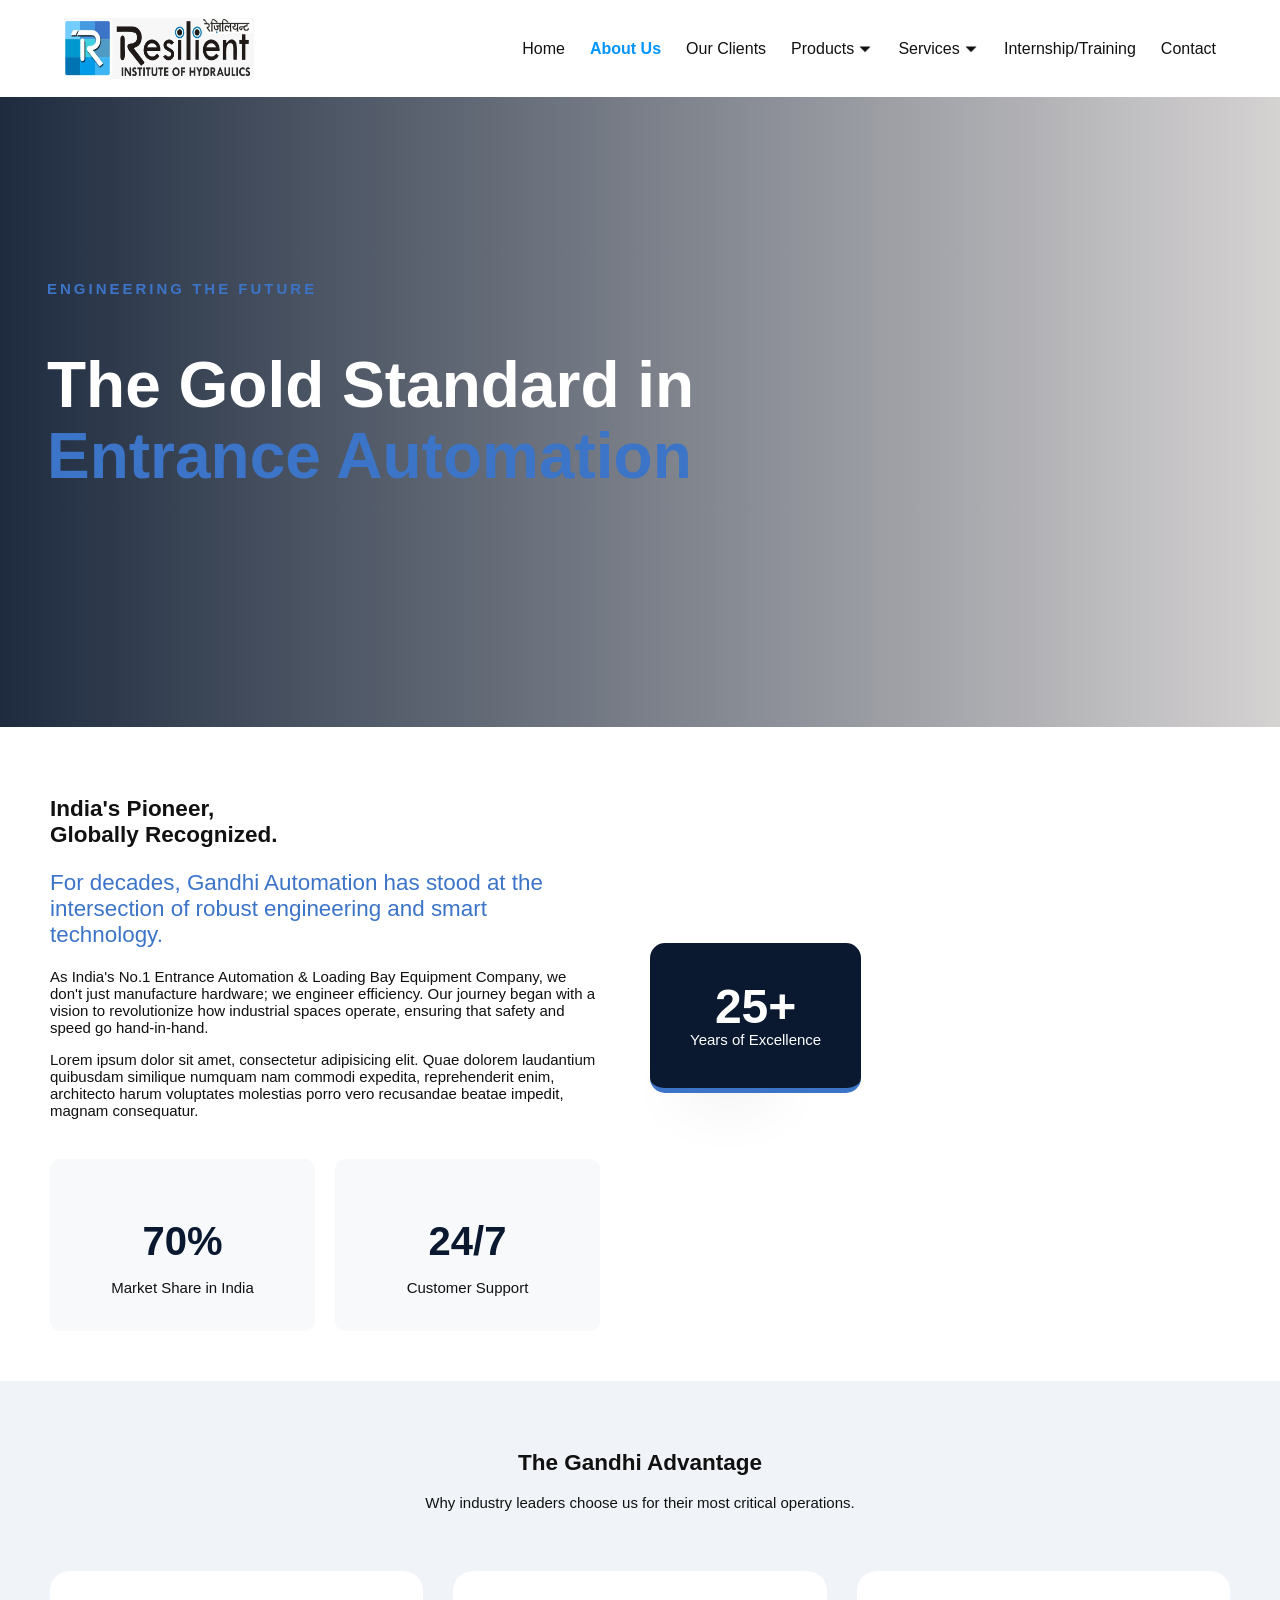
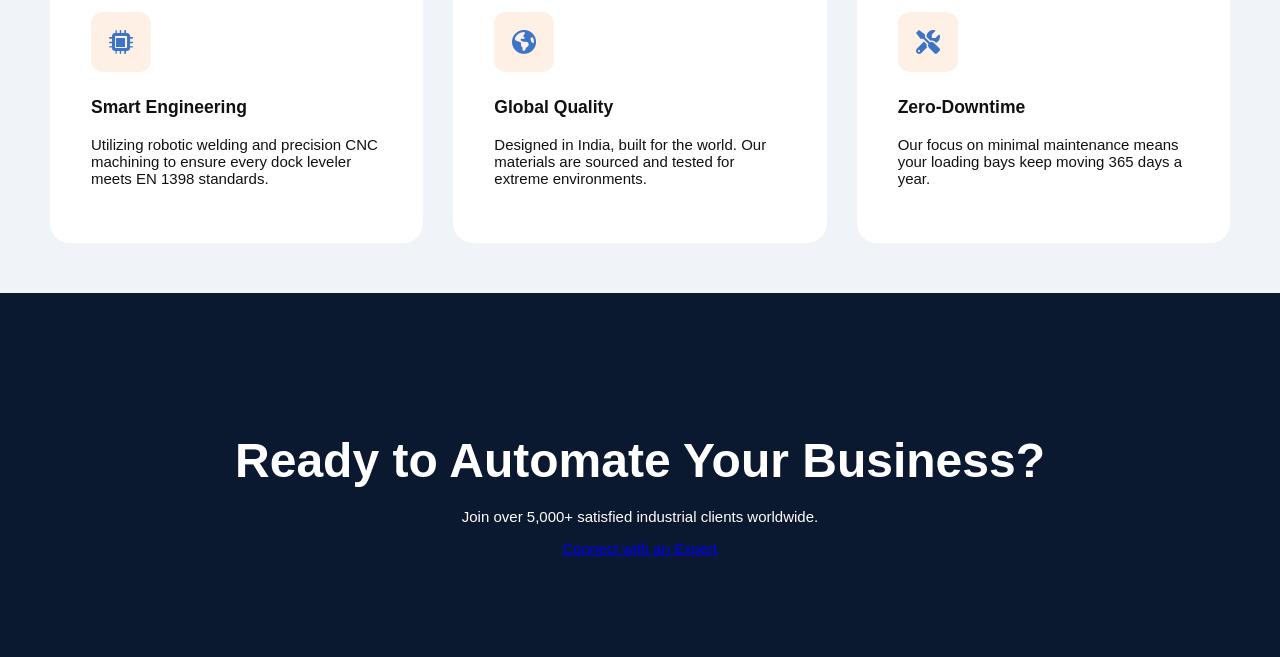
==== about-us.html @ 32582332 "first commit" ====
<!DOCTYPE html>
<html lang="en">
<head>
    <meta charset="UTF-8">
    <meta name="viewport" content="width=device-width, initial-scale=1.0">
    <title>About Us | Gandhi Automation</title>
    <link rel="stylesheet" href="about-style.css">
    <link href="https://cdnjs.cloudflare.com/ajax/libs/font-awesome/6.0.0/css/all.min.css" rel="stylesheet">
</head>
<body>

        <!-- header start -->
    <style>

/* HEADER TOP */
.header-top {
    display: flex;
    justify-content: space-between;
    padding: 0 20px;
    background: linear-gradient(90deg, #0046c2, #0094ff);
    align-items: center;
}


.header-translate {
    position: absolute;
    right: 0;
    top: 0;
}

/* NAVBAR */
.navbar {
    display: flex;
    align-items: center;
    justify-content: space-between;
    flex-wrap: wrap;
    background: #fff;
    padding: 18px 5%;
    position: relative;
    max-width: 100%;
    margin: 0 auto;
    z-index: 20;
}

/* LOGO */
.navbar-logo {
    display: flex;
    align-items: center;
    gap: 25px;
}

.navbar-logo img {
   height: 61px;
    width: 190px;
    transition: 0.3s;
}

.navbar-logo img:hover {
    transform: scale(1.08);
}

/* MENU */
.nav-menu {
    list-style: none;
    display: flex;
    gap: 25px;
}

.nav-item a {
    text-decoration: none;
    color: #111;
    font-size: 16px;
    position: relative;
}

/* underline effect */
.nav-item a::after {
    content: '';
    position: absolute;
    bottom: -5px;
    left: 0;
    width: 0;
    height: 2px;
    background: #007bff;
    transition: 0.3s;
}

.nav-item a:hover::after {
    width: 65%;
}

/* ACTIVE */
.active {
    font-weight: 600;
}

/* HAMBURGER */
.menu-toggle {
    display: none;
    font-size: 26px;
    cursor: pointer;
    background: none;
    border: none;
}

/* DROPDOWN */
.has-dropdown {
    position: relative;
}

.dropdown {
    display: none;
    position: absolute;
    top: 110%;
    background: #fff;
    min-width: 200px;
    box-shadow: 0 5px 15px rgba(0,0,0,0.15);
}

.dropdown li a {
    display: block;
    padding: 10px;
}

/* DESKTOP HOVER */
@media (min-width: 900px) {
    .has-dropdown:hover .dropdown {
        display: block;
    }
}

/* MOBILE */
@media (max-width: 999px) {

    .menu-toggle {
        display: block;
    }

    .nav-menu {
        position: fixed;
        left: -100%;
        top: 0;
        width: 80%;
        height: 100vh;
        background: #fff;
        flex-direction: column;
        padding: 60px 20px;
        transition: 0.3s;
    }

    .nav-menu.menu-open {
        left: 0;
    }

    .nav-item {
        margin: 10px 0;
    }

    .dropdown {
        position: relative;
        display: none;
        box-shadow: none;
    }

    .has-dropdown.open .dropdown {
        display: block;
    }
}

/* BACKDROP */
.backdrop {
    position: fixed;
    inset: 0;
    background: rgba(0,0,0,0.4);
    display: none;
}

.backdrop.show {
    display: block;
}

.no-scroll {
    overflow: hidden;
}

</style>


<div class="main-wrapper">

<!-- HEADER -->
<div class="header-top">
</div>

<!-- NAVBAR -->
<nav class="navbar">

    <div class="navbar-logo">
        <img src="hydraulic-logo.jpeg">
    </div>

    <button class="menu-toggle" id="menuBtn">☰</button>

    <ul class="nav-menu" id="navMenu">

        <li class="nav-item"><a href="index.html">Home</a></li>

        <li class="nav-item"><a href="about-us.html" class="active" style="color: #0094ff;">About Us</a></li>

        <li class="nav-item"><a href="our-clients.html">Our Clients</a></li>

          <li class="nav-item has-dropdown">
            <a href="products.html">Products</a>
            <span class="dropdown-arrow">⏷</span>

            <ul class="dropdown">
                <li><a href="#">Products1</a></li>
                <li><a href="#">Products2</a></li>
                 <li><a href="#">Products3</a></li>
                <li><a href="#">Products4</a></li>
            </ul>
        </li>

        <li class="nav-item has-dropdown">
            <a href="services.html">Services</a>
            <span class="dropdown-arrow">⏷</span>

            <ul class="dropdown">
                <li><a href="#">Services1</a></li>
                <li><a href="#">Services2</a></li>
                 <li><a href="#">Services3</a></li>
                <li><a href="#">Services4</a></li>
            </ul>
        </li>

           <li class="nav-item"><a href="internship-training.html">Internship/Training</a></li>

        <li class="nav-item"><a href="contact-us.html">Contact</a></li>

    </ul>

</nav>

<div class="backdrop" id="backdrop"></div>

<script>

const menuBtn = document.getElementById("menuBtn");
const navMenu = document.getElementById("navMenu");
const backdrop = document.getElementById("backdrop");

menuBtn.addEventListener("click", () => {
    navMenu.classList.toggle("menu-open");
    backdrop.classList.toggle("show");
    document.body.classList.toggle("no-scroll");
});

backdrop.addEventListener("click", () => {
    navMenu.classList.remove("menu-open");
    backdrop.classList.remove("show");
    document.body.classList.remove("no-scroll");
});

/* DROPDOWN */
document.querySelectorAll(".dropdown-toggle").forEach(btn => {
    btn.addEventListener("click", function () {
        this.parentElement.classList.toggle("open");
    });
});

</script>

</div>

  <!-- header end -->


    <style>
        :root {
    --primary: #ff6b00;
    --dark-blue: #0a192f;
    --text-main: #333;
    --text-light: #f8f9fa;
    --transition: all 0.4s cubic-bezier(0.165, 0.84, 0.44, 1);
}

body {
    background: rgb(213, 210, 210);
    margin: 0;
    font-size: 15px;
    font-family:  sans-serif;
    color: #111;
    overflow-x: hidden;
}

/* Hero Section with Parallax Feel */
.about-hero {
    height: 70vh;
    background: url('https://images.unsplash.com/photo-1504307651254-35680f356dfd?auto=format&fit=crop&q=80') center/cover fixed;
    position: relative;
    display: flex;
    align-items: center;
    color: white;
}

.hero-overlay {
    position: absolute;
    top: 0; left: 0; width: 100%; height: 100%;
    background: linear-gradient(to right, rgba(10, 25, 47, 0.9), transparent);
}

.about-hero .container {
     position: relative;
      z-index: 2; 
      margin-left: 47px;
    }

.eyebrow {
    color: #3c74c7;
    text-transform: uppercase;
    letter-spacing: 3px;
    font-weight: 700;
    display: block;
    margin-bottom: 15px;
}

.about-hero h1 { font-size: 4rem; line-height: 1.1; }
.highlight { color: #3c74c7; }

/* Story Section */
@media (max-width="565px"){
    .story-section {
        padding: 10px;
    }
}
.story-section { padding: 120px 0; background: #fff; }

.lead {
    font-size: 1.4rem;
    font-weight: 500;
    color: #3c74c7;
    margin-bottom: 20px;
}

.story-visual { position: relative; }

.main-img {
    width: 100%;
    border-radius: 20px;
    box-shadow: 0 30px 60px rgba(0,0,0,0.15);
}

.experience-badge {
    position: absolute;
    bottom: -30px;
    left: -30px;
    background: var(--dark-blue);
    color: white;
    padding: 40px;
    border-radius: 15px;
    text-align: center;
    border-bottom: 5px solid #3c74c7;
}

.experience-badge .years {
    display: block;
    font-size: 3rem;
    font-weight: 800;
    line-height: 1;
}

/* Pillar Cards */
.pillars { padding: 100px 0; background: #f0f4f8; }

.section-header { text-align: center; margin-bottom: 60px; }

.pillar-card {
    background: white;
    padding: 40px;
    border-radius: 20px;
    transition: var(--transition);
    border: 1px solid transparent;
}

.pillar-card:hover {
    transform: translateY(-15px);
    border-color: #3c74c7;
    box-shadow: 0 20px 40px rgba(0,0,0,0.05);
}

.icon-box {
    width: 60px;
    height: 60px;
    background: rgba(255, 107, 0, 0.1);
    color: #3c74c7;
    display: flex;
    align-items: center;
    justify-content: center;
    font-size: 1.5rem;
    border-radius: 12px;
    margin-bottom: 25px;
}

/* Stats */
.stats-grid {
    display: grid;
    grid-template-columns: 1fr 1fr;
    gap: 20px;
    margin-top: 40px;
}

.stat-card {
    background: #f8f9fa;
    text-align: center;
    padding: 20px 0px;
    border-radius: 10px;
}

.stat-card h3 { font-size: 2.5rem; color: var(--dark-blue); margin-bottom: 5px; }

/* Final CTA */
.final-cta {
    background: var(--dark-blue);
    color: white;
    text-align: center;
    padding: 100px 0;
}

.final-cta h2 { font-size: 3rem; margin-bottom: 20px; }

/* Responsive Utility */
.grid-2 { display: grid; grid-template-columns: 1fr 1fr; gap: 80px; align-items: center; }
.grid-3 { display: grid; grid-template-columns: repeat(3, 1fr); gap: 30px; }

@media (max-width: 992px) {
    .grid-2, .grid-3 { grid-template-columns: 1fr; }
    .about-hero h1 { font-size: 2.5rem; }
    .experience-badge { position: static; margin-top: 20px; }
}
    </style>

    <section class="about-hero">
        <div class="hero-overlay"></div>
        <div class="container">
            <span class="eyebrow">Engineering the Future</span>
            <h1>The Gold Standard in <br><span class="highlight">Entrance Automation</span></h1>
        </div>
    </section>

    <section class="story-section" style="padding: 50px;">
        <div class="container grid-2">
            <div class="story-content">
                <h2>India's Pioneer, <br>Globally Recognized.</h2>
                <p class="lead">For decades, Gandhi Automation has stood at the intersection of robust engineering and smart technology.</p>
                <p>As India's No.1 Entrance Automation & Loading Bay Equipment Company, we don't just manufacture hardware; we engineer efficiency. Our journey began with a vision to revolutionize how industrial spaces operate, ensuring that safety and speed go hand-in-hand.</p>
                <p>Lorem ipsum dolor sit amet, consectetur adipisicing elit. Quae dolorem laudantium quibusdam similique numquam nam commodi expedita, reprehenderit enim, 
                    architecto harum voluptates molestias porro vero recusandae beatae impedit, magnam consequatur.</p>
                <div class="stats-grid">
                    <div class="stat-card">
                        <h3>70%</h3>
                        <p>Market Share in India</p>
                    </div>
                    <div class="stat-card">
                        <h3>24/7</h3>
                        <p>Customer Support</p>
                    </div>
                </div>
            </div>
            <div class="story-visual">
                <div class="experience-badge">
                    <span class="years">25+</span>
                    <span class="label">Years of Excellence</span>
                </div>
                <img src="https://images.unsplash.com/photo-1581091226825-a6a2a5aee158?auto=format&fit=crop&q=80" alt="Engineering" class="main-img">
            </div>
        </div>
    </section>

    <section class="pillars" style="padding: 50px;">
        <div class="container">
            <div class="section-header">
                <h2>The Gandhi Advantage</h2>
                <p>Why industry leaders choose us for their most critical operations.</p>
            </div>
            <div class="grid-3">
                <div class="pillar-card">
                    <div class="icon-box"><i class="fas fa-microchip"></i></div>
                    <h3>Smart Engineering</h3>
                    <p>Utilizing robotic welding and precision CNC machining to ensure every dock leveler meets EN 1398 standards.</p>
                </div>
                <div class="pillar-card">
                    <div class="icon-box"><i class="fas fa-globe-americas"></i></div>
                    <h3>Global Quality</h3>
                    <p>Designed in India, built for the world. Our materials are sourced and tested for extreme environments.</p>
                </div>
                <div class="pillar-card">
                    <div class="icon-box"><i class="fas fa-tools"></i></div>
                    <h3>Zero-Downtime</h3>
                    <p>Our focus on minimal maintenance means your loading bays keep moving 365 days a year.</p>
                </div>
            </div>
        </div>
    </section>

    <section class="final-cta">
        <div class="container">
            <h2>Ready to Automate Your Business?</h2>
            <p>Join over 5,000+ satisfied industrial clients worldwide.</p>
            <a href="#" class="btn-primary">Connect with an Expert</a>
        </div>
    </section>

    
</body>
</html>
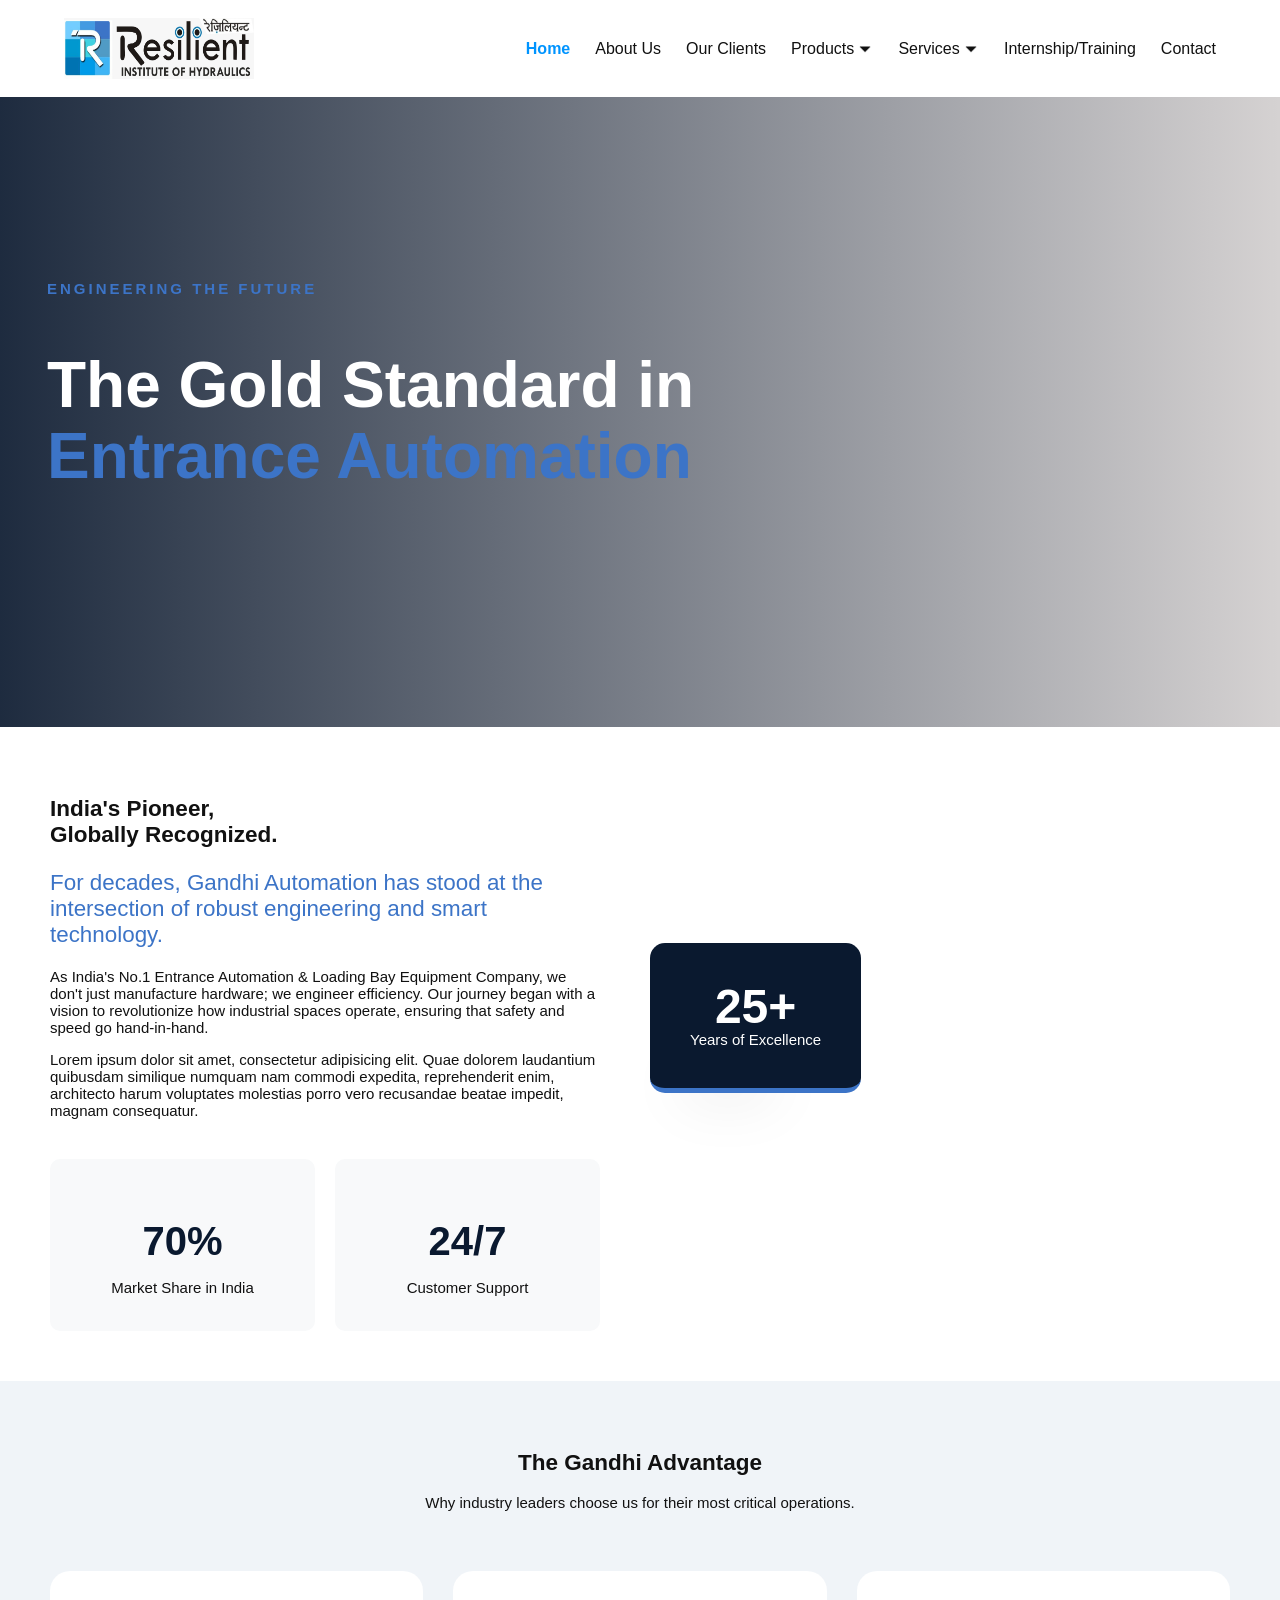
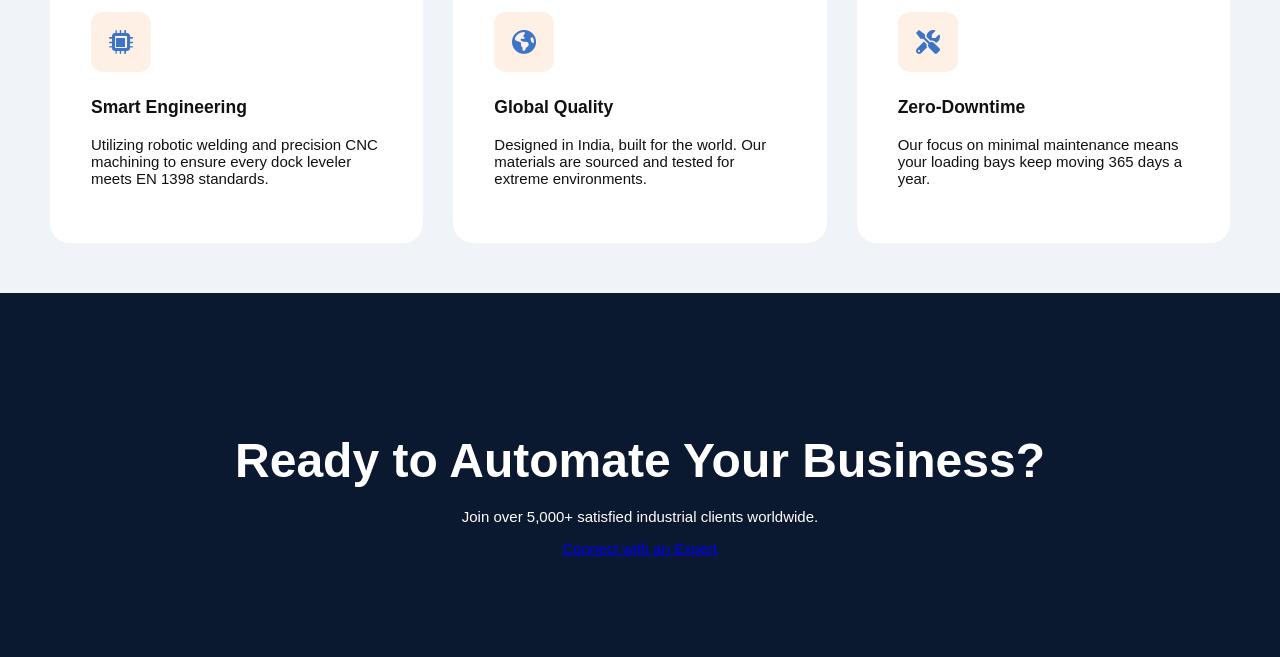
==== commit 11f7f976: "first commit" ====
--- a/about-us.html
+++ b/about-us.html
@@ -9,6 +9,18 @@
 </head>
 <body>
 
+  <style>
+        body{
+            background: whitesmoke;
+            font-family: sans-serif;
+            font-size: 15px;
+            margin: 0px;
+            padding: 0px;
+        }
+    </style>
+   
+
+   
         <!-- header start -->
     <style>
 
@@ -111,7 +123,7 @@
 .dropdown {
     display: none;
     position: absolute;
-    top: 110%;
+   
     background: #fff;
     min-width: 200px;
     box-shadow: 0 5px 15px rgba(0,0,0,0.15);
@@ -203,18 +215,20 @@
 
     <ul class="nav-menu" id="navMenu">
 
-        <li class="nav-item"><a href="index.html">Home</a></li>
-
-        <li class="nav-item"><a href="about-us.html" class="active" style="color: #0094ff;">About Us</a></li>
+        <li class="nav-item"><a href="index.html"class="active" style="color: #0094ff;">Home</a></li>
+
+        <li class="nav-item"><a href="about-us.html">About Us</a></li>
 
         <li class="nav-item"><a href="our-clients.html">Our Clients</a></li>
 
-          <li class="nav-item has-dropdown">
+
+    <li class="nav-item has-dropdown">
             <a href="products.html">Products</a>
             <span class="dropdown-arrow">⏷</span>
 
+         
             <ul class="dropdown">
-                <li><a href="#">Products1</a></li>
+                <li><a href="products1.html">Products1</a></li>
                 <li><a href="#">Products2</a></li>
                  <li><a href="#">Products3</a></li>
                 <li><a href="#">Products4</a></li>
@@ -244,11 +258,11 @@
 <div class="backdrop" id="backdrop"></div>
 
 <script>
-
 const menuBtn = document.getElementById("menuBtn");
 const navMenu = document.getElementById("navMenu");
 const backdrop = document.getElementById("backdrop");
 
+/* MENU TOGGLE */
 menuBtn.addEventListener("click", () => {
     navMenu.classList.toggle("menu-open");
     backdrop.classList.toggle("show");
@@ -261,19 +275,29 @@
     document.body.classList.remove("no-scroll");
 });
 
-/* DROPDOWN */
-document.querySelectorAll(".dropdown-toggle").forEach(btn => {
-    btn.addEventListener("click", function () {
-        this.parentElement.classList.toggle("open");
+/* ✅ DROPDOWN FIX */
+document.querySelectorAll(".has-dropdown > a").forEach(link => {
+    link.addEventListener("click", function (e) {
+
+        // Only for mobile
+        if (window.innerWidth <= 999) {
+            e.preventDefault(); // stop page open
+
+            const parent = this.parentElement;
+
+            // close other dropdowns
+            document.querySelectorAll(".has-dropdown").forEach(item => {
+                if (item !== parent) item.classList.remove("open");
+            });
+
+            parent.classList.toggle("open");
+        }
     });
 });
-
 </script>
-
 </div>
 
   <!-- header end -->
-
 
     <style>
         :root {
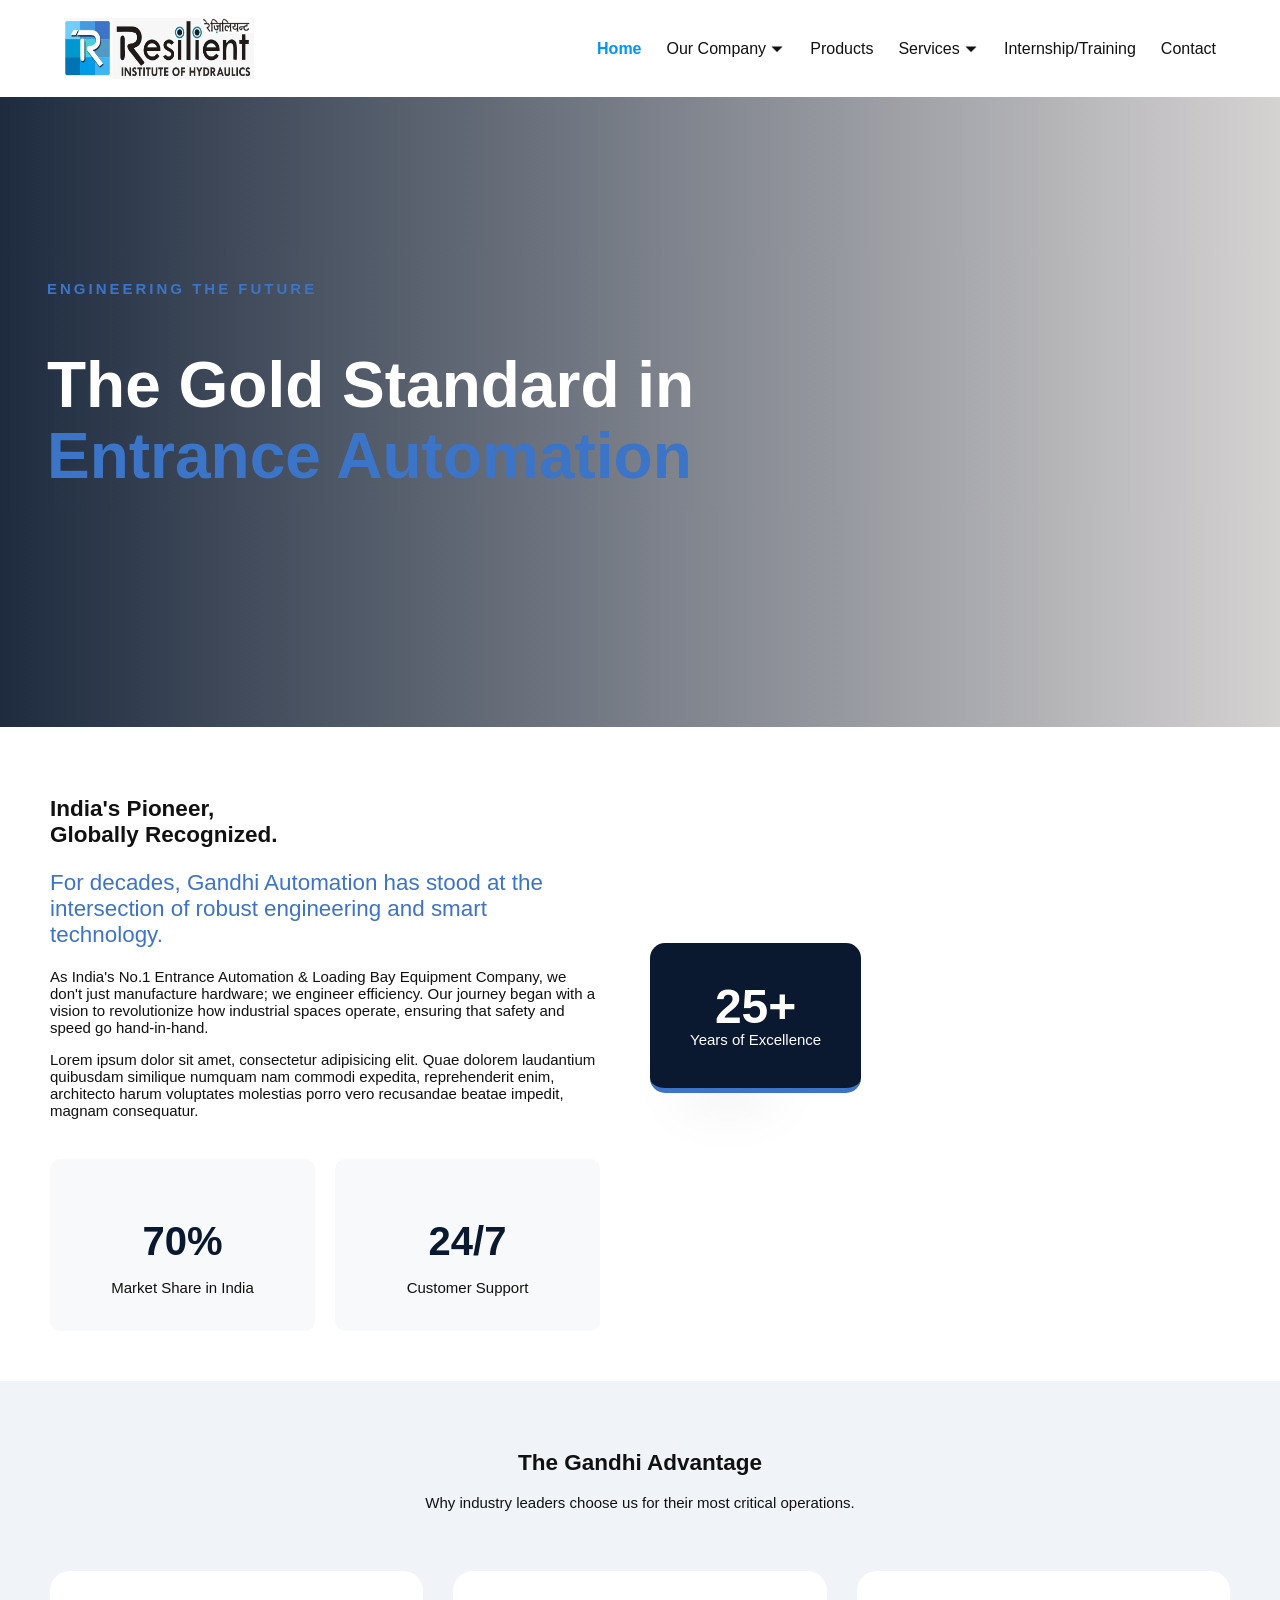
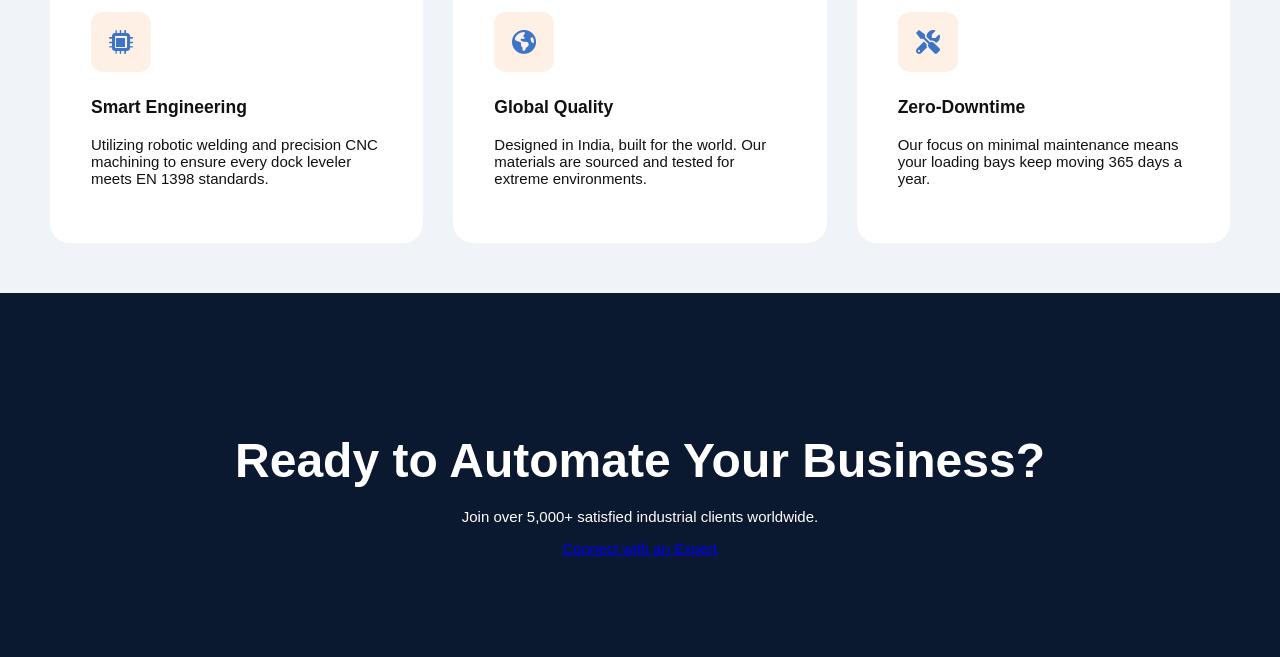
==== commit 0f711543: "first commit" ====
--- a/about-us.html
+++ b/about-us.html
@@ -217,24 +217,24 @@
 
         <li class="nav-item"><a href="index.html"class="active" style="color: #0094ff;">Home</a></li>
 
-        <li class="nav-item"><a href="about-us.html">About Us</a></li>
-
-        <li class="nav-item"><a href="our-clients.html">Our Clients</a></li>
-
-
-    <li class="nav-item has-dropdown">
-            <a href="products.html">Products</a>
+
+           <li class="nav-item has-dropdown">
+            <a href="">Our Company</a>
             <span class="dropdown-arrow">⏷</span>
 
          
             <ul class="dropdown">
-                <li><a href="products1.html">Products1</a></li>
-                <li><a href="#">Products2</a></li>
-                 <li><a href="#">Products3</a></li>
-                <li><a href="#">Products4</a></li>
+                <li><a href="about-us.html">About Us</a></li>
+                <li><a href="our-clients.html">Our Clients</a></li>
+                
             </ul>
         </li>
 
+
+      
+  <li class="nav-item"><a href="products.html">Products</a></li>
+
+  
         <li class="nav-item has-dropdown">
             <a href="services.html">Services</a>
             <span class="dropdown-arrow">⏷</span>
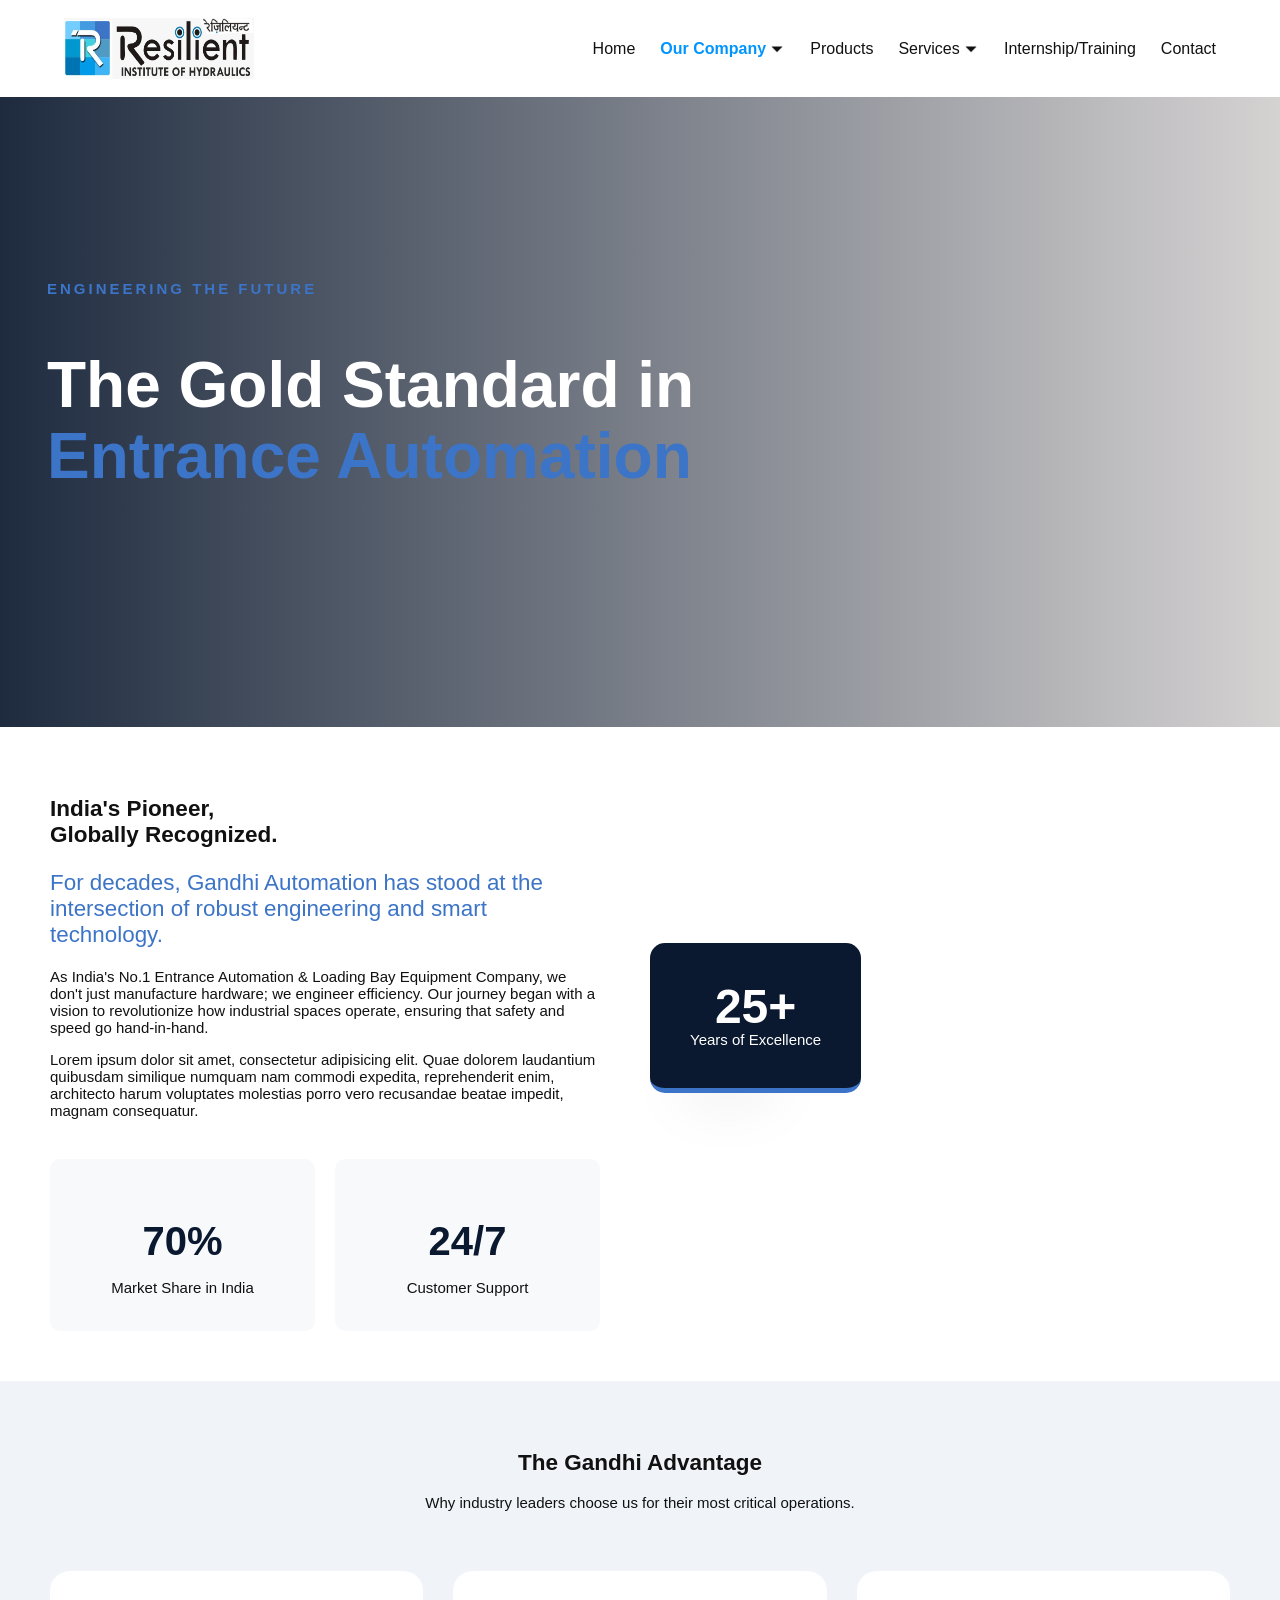
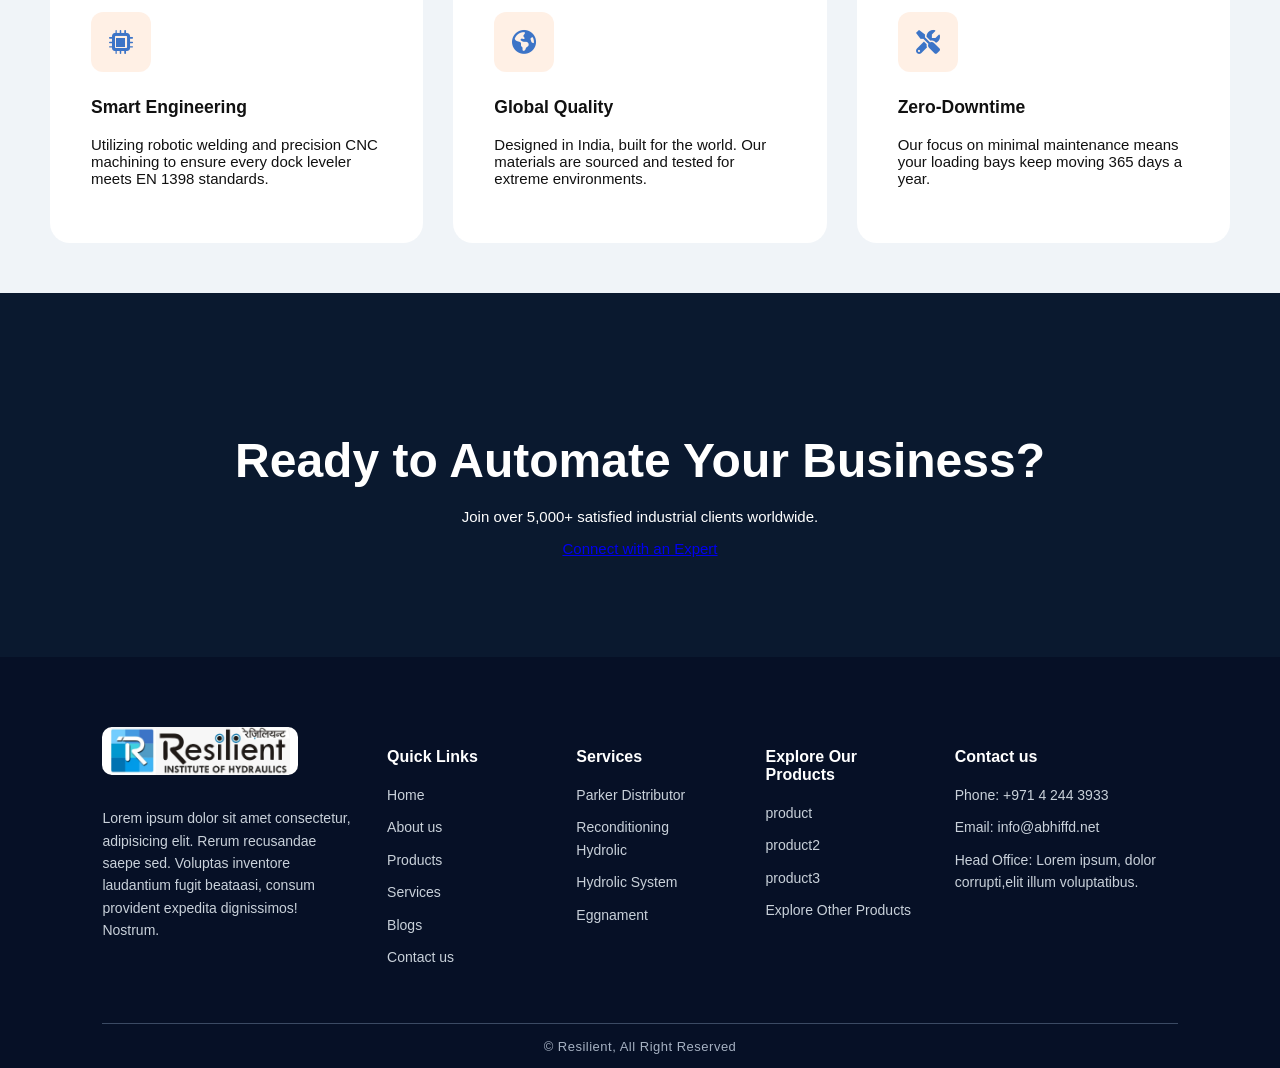
==== commit d3cbd84e: "first commit" ====
--- a/about-us.html
+++ b/about-us.html
@@ -20,7 +20,8 @@
     </style>
    
 
-   
+
+
         <!-- header start -->
     <style>
 
@@ -215,11 +216,11 @@
 
     <ul class="nav-menu" id="navMenu">
 
-        <li class="nav-item"><a href="index.html"class="active" style="color: #0094ff;">Home</a></li>
+        <li class="nav-item"><a href="index.html">Home</a></li>
 
 
            <li class="nav-item has-dropdown">
-            <a href="">Our Company</a>
+            <a href="" class="active" style="color: #0094ff;">Our Company</a>
             <span class="dropdown-arrow">⏷</span>
 
          
@@ -236,14 +237,14 @@
 
   
         <li class="nav-item has-dropdown">
-            <a href="services.html">Services</a>
+            <a href="">Services</a>
             <span class="dropdown-arrow">⏷</span>
 
             <ul class="dropdown">
-                <li><a href="#">Services1</a></li>
-                <li><a href="#">Services2</a></li>
-                 <li><a href="#">Services3</a></li>
-                <li><a href="#">Services4</a></li>
+                <li><a href="service-parker-dist.html">Parker Distributor</a></li>
+                <li><a href="service-reconditioning-hydrolic.html">Reconditioning <br>Hydrolic</a></li>
+                 <li><a href="service-hydrolic-system.html">Hydrolic System</a></li>
+                <li><a href="service-eggnament.html">Eggnament </a></li>
             </ul>
         </li>
 
@@ -296,8 +297,10 @@
 });
 </script>
 </div>
-
   <!-- header end -->
+
+
+ 
 
     <style>
         :root {
@@ -534,6 +537,187 @@
         </div>
     </section>
 
+ 
+<!-- footer -->
+
+    <footer class="aurora-footer mb-0">
+    <div class="footer-container">
+        <!-- Left Logo Section -->
+        <div class="footer-col footer-brand">
+            <img src="hydraulic-logo.jpeg"
+                alt="Aurora Shipping Logo" class="footer-logo" />
+            <p>Lorem ipsum dolor sit amet consectetur, adipisicing elit. Rerum recusandae saepe sed. Voluptas inventore laudantium fugit beataasi, 
+                consum provident expedita dignissimos! Nostrum.</p>
+        </div>
+
+        <!-- Quick Links -->
+        <div class="footer-col">
+            <h4>Quick Links</h4>
+            <ul>
+                <li><a href="index.html">Home</a></li>
+                <li><a href="about-us.html">About us</a></li>
+                <li><a href="products.html">Products</a></li>
+                <li><a href="service-parker-dist.html">Services</a></li>              
+                <li><a href=" ">Blogs</a></li>
+                <li><a href="contact-us.html">Contact us</a></li>
+            </ul>
+        </div>
+
+        <!-- Services -->
+        <div class="footer-col">
+            <h4>Services</h4>
+            <ul>
+                 <li><a href="service-parker-dist.html">Parker Distributor</a></li>
+                <li><a href="service-reconditioning-hydrolic.html">Reconditioning <br>Hydrolic</a></li>
+                 <li><a href="service-hydrolic-system.html">Hydrolic System</a></li>
+                <li><a href="service-eggnament.html">Eggnament</a></li>
+            </ul>
+        </div>
+
+        <!-- Explore Our Products -->
+        <div class="footer-col">
+            <h4>Explore Our Products</h4>
+            <ul>
+                <li><a href=" ">product</a></li>
+                <li><a href="">product2</a></li>
+                <li><a href=" ">product3</a></li>               
+                <li><a href=" ">Explore Other Products</a></li>
+            </ul>
+        </div>
+
+        <!-- Contact -->
+        <div class="footer-col">
+            <h4>Contact us</h4>
+            <ul>
+                <li>Phone: <a href="tel:+97190443933">+971 4 244 3933</a></li>
+                <li>Email: <a href="mailto:info@ing.net">info@abhiffd.net</a></li>
+                <li>Head Office:  Lorem ipsum, dolor corrupti,elit illum voluptatibus.</li>
+            </ul>
+        </div>
+    </div>
+
+    <div class="footer-bottom">
+        <hr />
+        <p>© Resilient, All Right Reserved</p>
+    </div>
+</footer>
+
+<style>
+    .aurora-footer {
+        background-color: #061026;
+        color: #fff;
+        font-family: 'Figtree', sans-serif;
+        padding: 70px 8% 1px !important;
+    }
+
+    .aurora-footer {
+        background-color: #061026;
+        color: #fff;
+        font-family: 'Figtree', sans-serif;
+        padding: 70px 8% 30px;
+    }
+
+    .footer-container {
+        display: grid;
+        grid-template-columns: 1.6fr 1fr 1fr 1fr 1.4fr;
+        gap: 30px;
+    }
+
+    .footer-logo {
+        width: 180px;
+        margin-bottom: 15px;
+        background: #fff;
+        border-radius: 10px !important;
+        padding: 0 8px !important;
+    }
+
+    .footer-col h4 {
+        font-size: 16px;
+        color: #fff;
+        margin-bottom: 18px;
+        font-weight: 700;
+    }
+
+    .footer-col ul {
+        list-style: none;
+        padding: 0;
+    }
+
+    .footer-col ul li {
+        margin-bottom: 10px;
+        font-size: 14px;
+        color: #c9d1da;
+        line-height: 1.6;
+    }
+
+    .footer-col ul li a {
+        color: #c9d1da;
+        text-decoration: none;
+        transition: color 0.3s ease;
+    }
+
+    .footer-col ul li a:hover {
+        color: #0094ff;
+    }
+
+    .footer-brand p {
+        font-size: 14px;
+        color: #c9d1da;
+        line-height: 1.6;
+    }
+
+    .footer-bottom {
+        margin-top: 40px;
+        text-align: center;
+    }
+
+    .footer-bottom hr {
+        border: 0;
+        height: 1px;
+        background: #3b4a63;
+        margin-bottom: 15px;
+    }
+
+    .footer-bottom p {
+        color: #a6b1c2;
+        font-size: 13px;
+        letter-spacing: 0.5px;
+    }
+
+    /* Responsive */
+    @media (max-width: 1100px) {
+        .footer-container {
+            grid-template-columns: repeat(3, 1fr);
+            gap: 30px;
+        }
+    }
+
+    @media (max-width: 768px) {
+        .footer-container {
+            grid-template-columns: repeat(2, 1fr);
+        }
+
+        .aurora-footer {
+            padding: 60px 6% 30px;
+        }
+    }
+
+    @media (max-width: 600px) {
+        .footer-container {
+            grid-template-columns: 1fr;
+            text-align: center;
+        }
+
+        .footer-logo {
+            margin: 0 auto 20px;
+        }
+
+        .footer-col h4 {
+            margin-top: 20px;
+        }
+    }
+</style>
+
     
 </body>
 </html>
